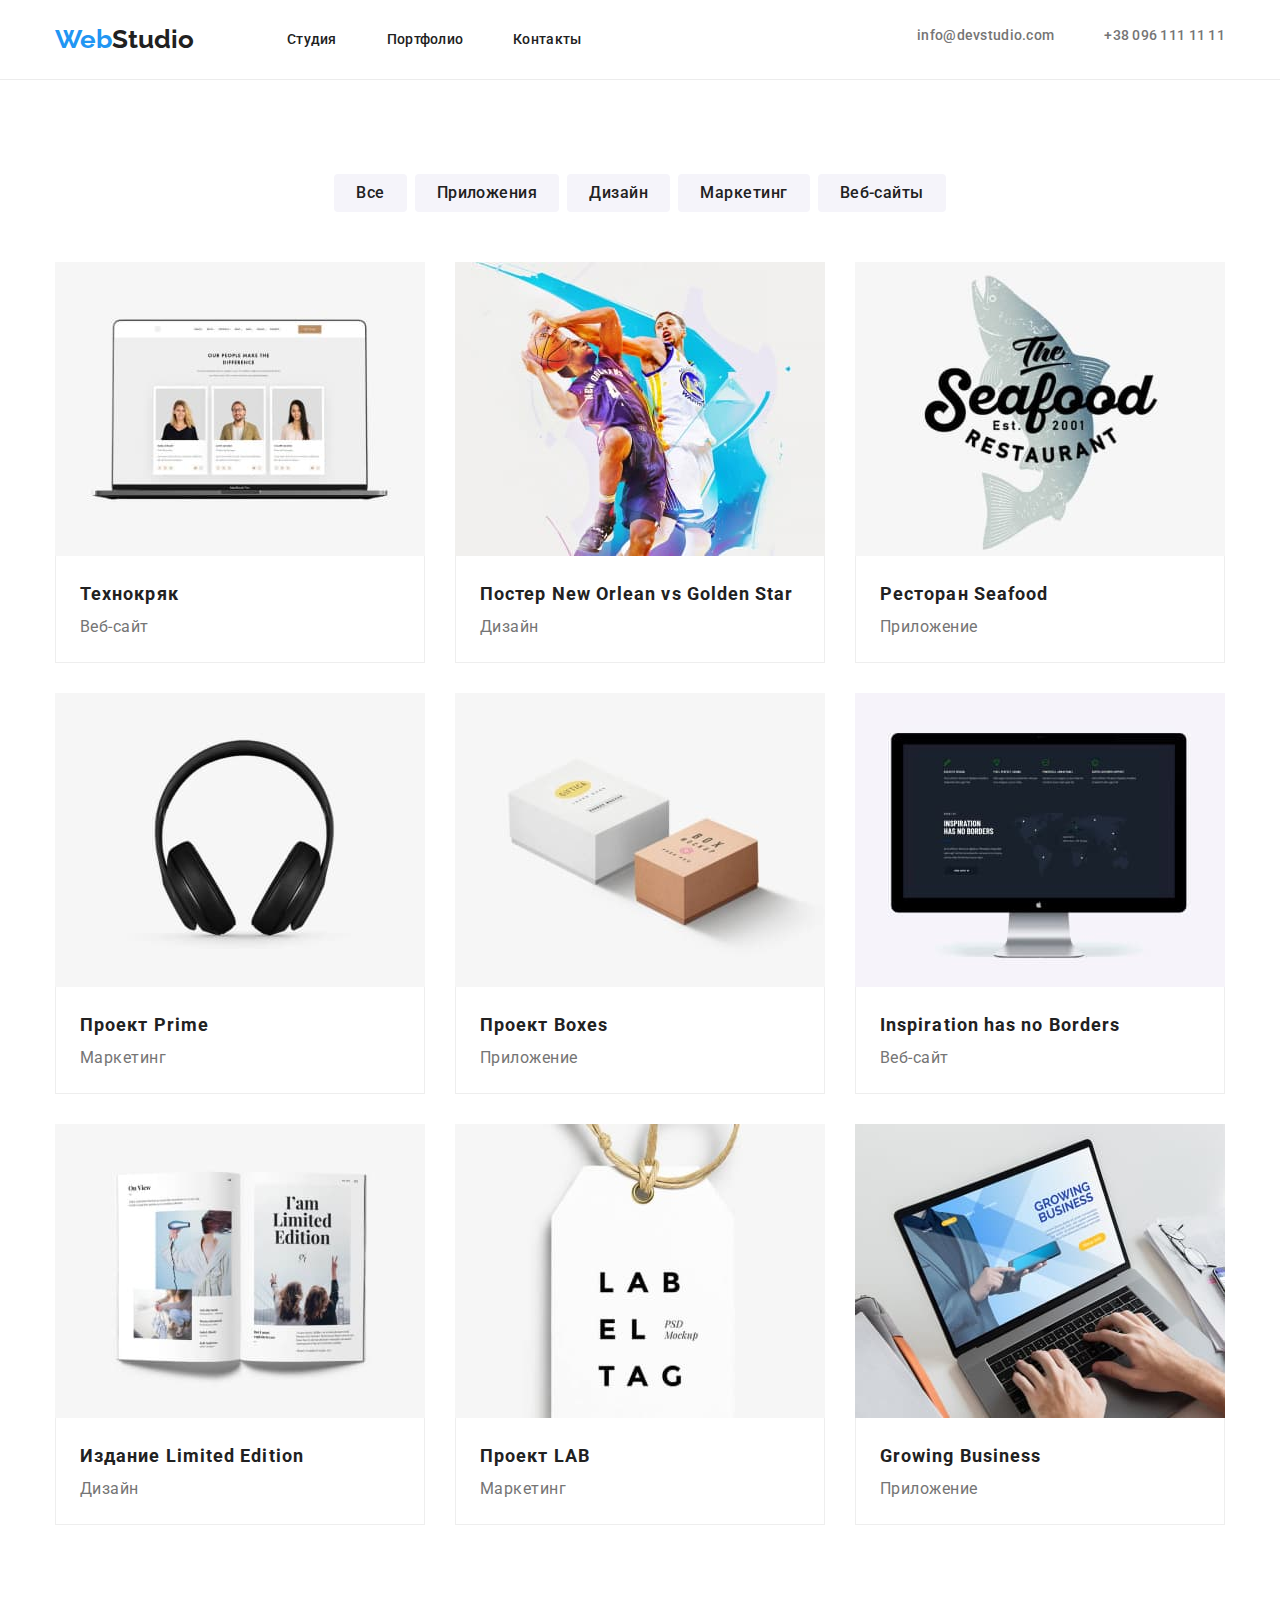
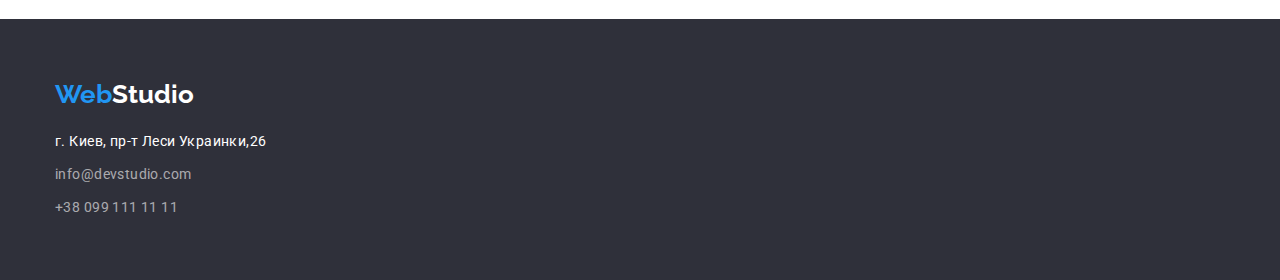
==== portfolio.html @ fde440dd "began adding icons" ====
<!DOCTYPE html>
<html lang="ru">
<head>
    <meta charset="UTF-8">
    <meta http-equiv="X-UA-Compatible" content="IE=edge">
    <meta name="viewport" content="width=device-width, initial-scale=1.0">
    <title>Document</title>
    <link rel="preconnect" href="https://fonts.googleapis.com">
    <link rel="preconnect" href="https://fonts.gstatic.com" crossorigin>
    <link href="https://fonts.googleapis.com/css2?family=Raleway:wght@700&family=Roboto:wght@400;500;700;900&display=swap" rel="stylesheet">
    <link rel="stylesheet" href="https://cdn.jsdelivr.net/npm/modern-normalize@1.1.0/modern-normalize.min.css">
    <link rel="stylesheet" href="./css/styles.css" />
</head>
<body>    
    <!-- Menu -->
    <header class="page-header">
        <div class="page-header-container container">
            <nav class="page-nav">
                <a class="logo logo-head link" href="index.html">Web<span class="logo-head-part2">Studio</span></a>
            
                <ul class="menu list">
                    <li class="menu-item">
                        <a class="menu-link link" href="index.html">Студия</a>
                    </li>
                    <li class="menu-item">
                        <a class="menu-link link" href="portfolio.html">Портфолио</a>
                    </li>
                    <li class="menu-item">
                        <a class="menu-link link" href="">Контакты</a>
                    </li>
                </ul>
            </nav>
            <!-- Contacts -->
            <ul class="contacts-head list">
                <li class="contacts-item">
                    <a class="mail-link link" href="mailto:info@devstudio.com">info@devstudio.com</a>
                </li>
                <li class="contacts-item">
                    <a class="contact-phone-number link" href="tel:+380961111111">+38 096 111 11 11</a>
                </li>
            </ul>
        </div>    
    </header>
        <main>
    <!-- Filters -->
        <section class="main-section">
            <div class="container">
            <ul class="list filters">
                <li ><button class="filter-btn" type="button">Все</button></li>
                <li ><button class="filter-btn" type="button">Приложения</button></li>
                <li ><button class="filter-btn" type="button">Дизайн</button></li>
                <li ><button class="filter-btn" type="button">Маркетинг</button></li>
                <li ><button class="filter-btn" type="button">Веб-сайты</button></li>
            </ul>
        
    <!-- Projects -->
                <ul class="list project-flex">
            <li>
                <a class="poject-link link " href="">
                <img src="./images/projects/proect1.jpg" 
                    alt="techno-kryak" 
                    width="370" 
                    height="294" />
                    <div class="project-inform">
                    <h1 class="projects-titles">Технокряк</h1>
                    <p class="projects-group">Веб-сайт</p>
                    </div>
                </a>
            </li>
            <li>
                <a class="poject-link link" href="">
                <img src="./images/projects/proect2.jpg" 
                    alt="poster-new-orlean-vs-golden-state" 
                    width="370" 
                    height="294" />
                    <div class="project-inform">
                    <h1 class="projects-titles">Постер New Orlean vs Golden Star</h1>
                    <p class="projects-group">Дизайн</p>
                    </div>
                </a>
            </li>
            <li>
                <a class="poject-link link" href="">
                <img src="./images/projects/proect3.jpg" 
                alt="restaurant-sea-food" 
                width="370" 
                height="294" />
                <div class="project-inform">
                    <h1 class="projects-titles">Ресторан Seafood</h1>
                    <p class="projects-group">Приложение</p>
                </div>
                </a>
                
            </li>
            <li>
                <a class="poject-link link" href="">
                <img src="./images/projects/proect4.jpg" 
                alt="project-prime" 
                width="370" 
                height="294" />
                <div class="project-inform">
                    <h1 class="projects-titles">Проект Prime</h1>
                    <p class="projects-group">Маркетинг</p>
                </div>
                </a>
            </li>
            <li>
                <a class="poject-link link" href="">
                <img src="./images/projects/proect5.jpg" 
                alt="project-boxes" 
                width="370" 
                height="294" />
                <div class="project-inform">
                    <h1 class="projects-titles">Проект Boxes</h1>
                    <p class="projects-group">Приложение</p>
                </div>
                </a>
            </li>
            <li>
                <a class="poject-link link" href="">
                <img src="./images/projects/proect6.jpg" 
                alt="inspiration-has-no-borders" 
                width="370" 
                height="294" />
                <div class="project-inform">
                    <h1 class="projects-titles">Inspiration has no Borders</h1>
                    <p class="projects-group">Веб-сайт</p>
                </div>
                </a>
            </li>
            <li>
                <a class="poject-link link" href="">
                <img src="./images/projects/proect7.jpg" 
                alt="publish-limited-edition" 
                width="370" 
                height="294" />
                <div class="project-inform">
                    <h1 class="projects-titles">Издание Limited Edition</h1>
                    <p class="projects-group">Дизайн</p>
                </div>
                </a>
            </li>
            <li>
                <a class="poject-link link" href="">
                <img src="./images/projects/proect8.jpg" 
                alt="project-lab" 
                width="370" 
                height="294" />
                <div class="project-inform">
                    <h1 class="projects-titles">Проект LAB</h1>
                    <p class="projects-group">Маркетинг</p>
            </div>
                </a>
            </li>
            <li>
                <a class="poject-link link" href="">
                <img src="./images/projects/proect9.jpg" 
                alt="growing-business" 
                width="370" 
                height="294" />
                <div class="project-inform">
                    <h1 class="projects-titles">Growing Business</h1>
                    <p class="projects-group">Приложение</p>
                </div>
                </a>
            </li>
            </ul>
        </div>
        </section>
    </main>
    <!-- Footer -->
    <footer class="footer">
        <div class="container">
            <a class="logo-foot link logo-block" href="index.html">Web<span class="logo-foot-part2">Studio</span></a>
    <address>
        <ul class="contacts list contacts-item-blox ">
            <li class="contacts-item">
            <a class="location link" href="https://goo.gl/maps/mKvSLheYpMvcwbhQ6" target="_blank" rel="noopener noreferrer">
            г. Киев, пр-т Леси Украинки,26
            </a>
            </li>
            <li class="contacts-item">
            <a class="mail-link-footer link" href="mailto:info@devstudio.com">info@devstudio.com</a>
        </li>
    <li class="contacts-item contacts-item-phone">
    <a class="contact-phone-number-footer link" href="tel:+380991111111">+38 099 111 11 11</a>
    </li>
            </ul>
        </div>
        </address>
    
</footer>
        </body>
</html>
---- css/styles.css ----
:root{
    --primary-font:'Roboto', sans-serif;
    --primary-text-color: #212121;
    --secondary-tex-color:#757575;
    --third-text-color:#2196F3;
}

h1,
h2,
h3,
h4,
p {
    margin-top: 0;
    margin-bottom: 0;
}

ul,
ol {
    margin-top: 0;
    margin-bottom: 0;
    padding-left: 0;
}

img {
    display: block;
}

button {
    cursor: pointer;
}



.list {
    list-style: none;
}
.link {
    text-decoration: none;
}

    body {
        font-family:var(--primary-font);
            }
.container {
    width: 1200px;
    margin-left: auto;
    margin-right: auto;
    padding-left: 15px;
    padding-right: 15px;
}
.section{
    padding-top: 94px;
    padding-bottom: 94px;
}


/* -------------------------------HEADER-------------------------- */
.page-header {
    padding-top: 24px;
    padding-bottom: 24px;
    border-bottom: 1px solid #ECECEC;
    }
.page-header-container {
    display: flex;
    align-items: center;
    justify-content: space-between;
    }

    .page-nav {
    display: flex;
    align-items: center;
    }
    
    
.logo-head{
    font-family: 'Raleway', sans-serif;
    font-weight: 700;
    font-size: 26px;
    line-height: 1.19;
    color:var(--third-text-color);
    /* width: 145px;
    height: 31px;
    left: 215px;
    top: 24px; */
}
.logo-head-part2{
    color: var(--primary-text-color);
}

.logo {
    margin-right: 93px;
    }

/* --------------------------------Menu-nav------------------------ */
.menu{
    display: flex;
    align-items: center;
    /* gap: 50px; */
}
.menu-item:not(:last-child){

    margin-right: 50px;
}

.menu-link{
    font-weight: 500;
    font-size: 14px;
    line-height: 1.14;
    letter-spacing: 0.02em;
    color:var(--primary-text-color);
    cursor: pointer;

}

.menu-link:hover,
.menu-link:focus {
        color:var(--third-text-color);
}

.contacts-head{
    display: flex;
    align-items: center;
}

.contacts-icons{
    width: 16px;
    height: 12px;
    margin-right: 10px;
    fill:currentColor;
}

.mail-link{
    /* position: absolute;
    width: 135px;
    height: 16px;
    top: 32px;
    left: 1078px; */
    margin-right: 50px;
    }
.contact-phone-number,.mail-link{
    font-weight: 500;
    font-size: 14px;
    line-height: 1.14;
    letter-spacing: 0.02em;
    color: var(--secondary-tex-color);
}
/* .contact-phone-number{
    width: 122px;
    height: 16px;
    left: 1263px;
    top: 32px;
    position: absolute;
} */
.mail-link:hover,
.mail-link:focus,
.contact-phone-number:hover,
.contact-phone-number:focus{
        color:var(--third-text-color);
    }


/* ---------------------------------------HERO------------------------------- */
.hero{
    padding-top: 200px;
    padding-bottom: 200px;
    background-image: linear-gradient(rgba(47, 48, 58, 0.4), rgba(47, 48, 58, 0.4)),
    url('../images/hero/Img.jpg');
    background-size: cover;
    background-color: #C4C4C4;
    /* background-color: #2F303A; */
}
.hero-title{
    /* width: 696px;
    height: 120px;
    left: 452px;
    top: 280px;
    position: absolute; */

    font-weight: 900;
    font-size: 44px;
    line-height: 1.36;
    text-align: center;
    letter-spacing: 0.06em;
    text-transform: uppercase;
    color: #FFFFFF;
    display: flex;
    justify-content: center;
    align-items: center;
    max-width: 696px;
    margin-left: auto;
    margin-right: auto;
    margin-bottom: 30px;
}

.service-btn{
    font-family: inherit;
    font-weight: 700;
    font-size: 16px;
    line-height: 1.88;
    display: flex;
    align-items: center;
    text-align: center;
    letter-spacing: 0.06em;
    color:var(--primary-text-color);
    background: #F5F4FA;
    box-shadow: 0px 4px 4px rgba(0, 0, 0, 0.15);
    border-radius: 4px;
    border: none;
    cursor: pointer;
    padding: 10px 32px 10px 32px;
    margin: auto;
}
    


.service-btn:hover,
.service-btn:focus{
    background-color:var(--third-text-color);
    color: #FFFFFF;
}
/* -----------------------Characteristic-------------------------------------------*/
.characteristic{
    /* width: 270px; */
    display: flex;
    align-items: center;
    gap: 30px;
    
    /* margin: auto; */
    
}

.characteristic-item-icon-back{
    display: block;
    width: 270px;
    height: 120px;
    background-color: #F5F4FA;
    border-radius: 4px;
    margin-bottom: 30px;
}
.characteristic-item-icon{
    width: 70px;
    height: 70px;
}
.characteristic-item{
    width: 270px;
}

.characteristic-title{
    font-weight: 700;
    font-size: 14px;
    line-height: 1.14;
    letter-spacing: 0.03em;
    text-transform: uppercase;
    color: var(--primary-text-color);
    margin-bottom: 10px;
}
.characteristic-subtitle{
    font-size: 14px;
    line-height: 1.71;
    letter-spacing: 0.03em;
    color: var(--secondary-tex-color);
    letter-spacing: 0.03em;
    }
/* -----------------------------Service------------------------------------------ */
.service{
    padding-bottom: 94px;
}

.service-flex{
    display: flex;
    flex-wrap: wrap;
    align-items: center;
    gap:30px;

}
.service-title{
    font-weight: 700;
    font-size: 36px;
    line-height: 1.17;
    text-align: center;
    letter-spacing: 0.03em;
    color: var(--primary-text-color);
    margin-bottom:50px ;

    }


/* ---------------------------Team------------------------------------------------ */
.social-list{
    display: flex;
    justify-content: space-between;
    width: 206px;
    margin: 0 auto;
}
.socail-list-icon{
    fill:currentColor;
}

.social-list__item-link {
    display: flex;
    justify-content: center;
    align-items: center;
    width: 44px;
    height: 44px;
    border-radius: 50%;
    background-color: #fff;
}
.team{
    background-color: #F5F4FA;
    padding-top: 94px;
    padding-bottom: 94px;
    }
.team-flex{
    display: flex;
    align-items: center;
    /* flex-wrap: wrap; */
    gap: 30px;
}

/* .team-card {
    flex-basis: calc((100% - 80px) / 4);
} */
.team-title{
    font-weight: 700;
    font-size: 36px;
    line-height: 1.17;
    text-align: center;
    letter-spacing: 0.03em;
    color: var(--primary-text-color);
    margin-bottom:50px ;
}
.team-members-name{
    font-weight: 500;
    font-size: 16px;
    line-height: 1.19;
    text-align: center;
    letter-spacing: 0.03em;
    color:var(--primary-text-color);
    margin-bottom: 10px;
}
.team-card{
    background-color: #FFFFFF;
    box-shadow: 0px 1px 3px rgba(0, 0, 0, 0.12), 0px 1px 1px rgba(0, 0, 0, 0.14), 0px 2px 1px rgba(0, 0, 0, 0.2);
    border-radius: 0px 0px 4px 4px;
}
.team-members-position{
    font-size: 16px;
    line-height: 1.19;
    letter-spacing: 0.03em;
    color: var(--secondary-tex-color);
    text-align: center;
    
}

.team-subtitle{
    padding-top: 30px;
    padding-bottom: 30px;
}
/* <<<<<<<<<<<<<<<<<<<<<<<<<<<<<<<<      PORTFOLIO     >>>>>>>>>>>>>>>>>>>>>>>>>>> */
.main-section{
    padding-top: 94px;
    padding-bottom: 94px;
}

/* -------------------------------------Filters----------------------------------- */
.filters{
    display: flex;
    align-items: center;
    gap:8px;
    justify-content: center;
    margin-bottom: 50px;
    
    
}
/* .filter-btn:not(:last-child){
    margin-right: 8px;
} */

.filter-btn{
    font-family: inherit;
    font-size: 16px;
    line-height: 1.62;
    text-align: center;
    letter-spacing: 0.03em;
    font-weight: 500;
    color: var(--primary-text-color);
    cursor: pointer;
    /* position: absolute; */
    /* width: 128px;
    height: 38px;
    left: 576px;
    top: 174px; */
    background: #F5F4FA;
    border-radius: 4px;
    border: none;
    padding: 6px 22px 6px 22px;

}

.filter-btn:hover,
.filter-btn:focus{
    background: var(--third-text-color);
    color: #FFFFFF;
}

/* -------------------------------Projects----------------------------------------- */
.project-flex{
    display: flex;
    flex-wrap: wrap;
    gap: 30px;
    
}

/* .project-flex-element{
    width: 370px;
    margin-right: 30px;
} */
/* .project-flex-element:nth-child(3n){
    margin-right: 0;
} */

.projects-titles{
    font-size: 18px;
    line-height: 2;
    font-weight: 700;
    letter-spacing: 0.06em;
    color: var(--primary-text-color);
}
.projects-group{
    font-size: 16px;
    line-height: 1.88;
    letter-spacing: 0.03em;
    color: var(--secondary-tex-color);
}
.project-link{
    border: 1px solid #EEEEEE;;
}
/* .projects-titles:hover,
.projects-titles:focus{ */
    .project-inform{

        border: 1px solid #EEEEEE;
        border-top: none;
        padding: 20px 24px 20px 24px;
    }

/* ----------------------------FOOTER--------------------------------------------- */
.footer{
    padding-top: 60px;
    padding-bottom: 60px;
}

.logo-foot{
    font-family: 'Raleway', sans-serif;
    font-weight: 700;
    font-size: 26px;
    line-height: 1.19;
    color:var(--third-text-color);
    }


.logo-foot-part2{
    color:white;
}
.footer{
    background-color: #2F303A;
}


.logo-block{
    display: block;
    padding-bottom: 20px;
}

.contacts-item{
    display: block;

}
.location{
    font-weight: 400;
    font-size: 14px;
    line-height: 1.71;
    letter-spacing: 0.03em;
    color: #FFFFFF;
    font-style: normal;
    /* padding-bottom: 9px; */

}
.location:hover,
.location:focus{
    color: var(--third-text-color);
}
.mail-link-footer, .contact-phone-number-footer{
    font-weight: 400;
    font-size: 14px;
    line-height: 1.71;
    color: rgba(255, 255, 255, 0.6);
    letter-spacing: 0.03em;
    font-style: normal;
    }

.contacts-item{
    margin-bottom: 9px
}
.contacts-item-phone{
    margin-bottom: 0px;
}

.mail-link-footer:hover,
.mail-link-footer:focus,
.contact-phone-number-footer:hover,
.contact-phone-number-footer:focus{
    color:var(--third-text-color);
}
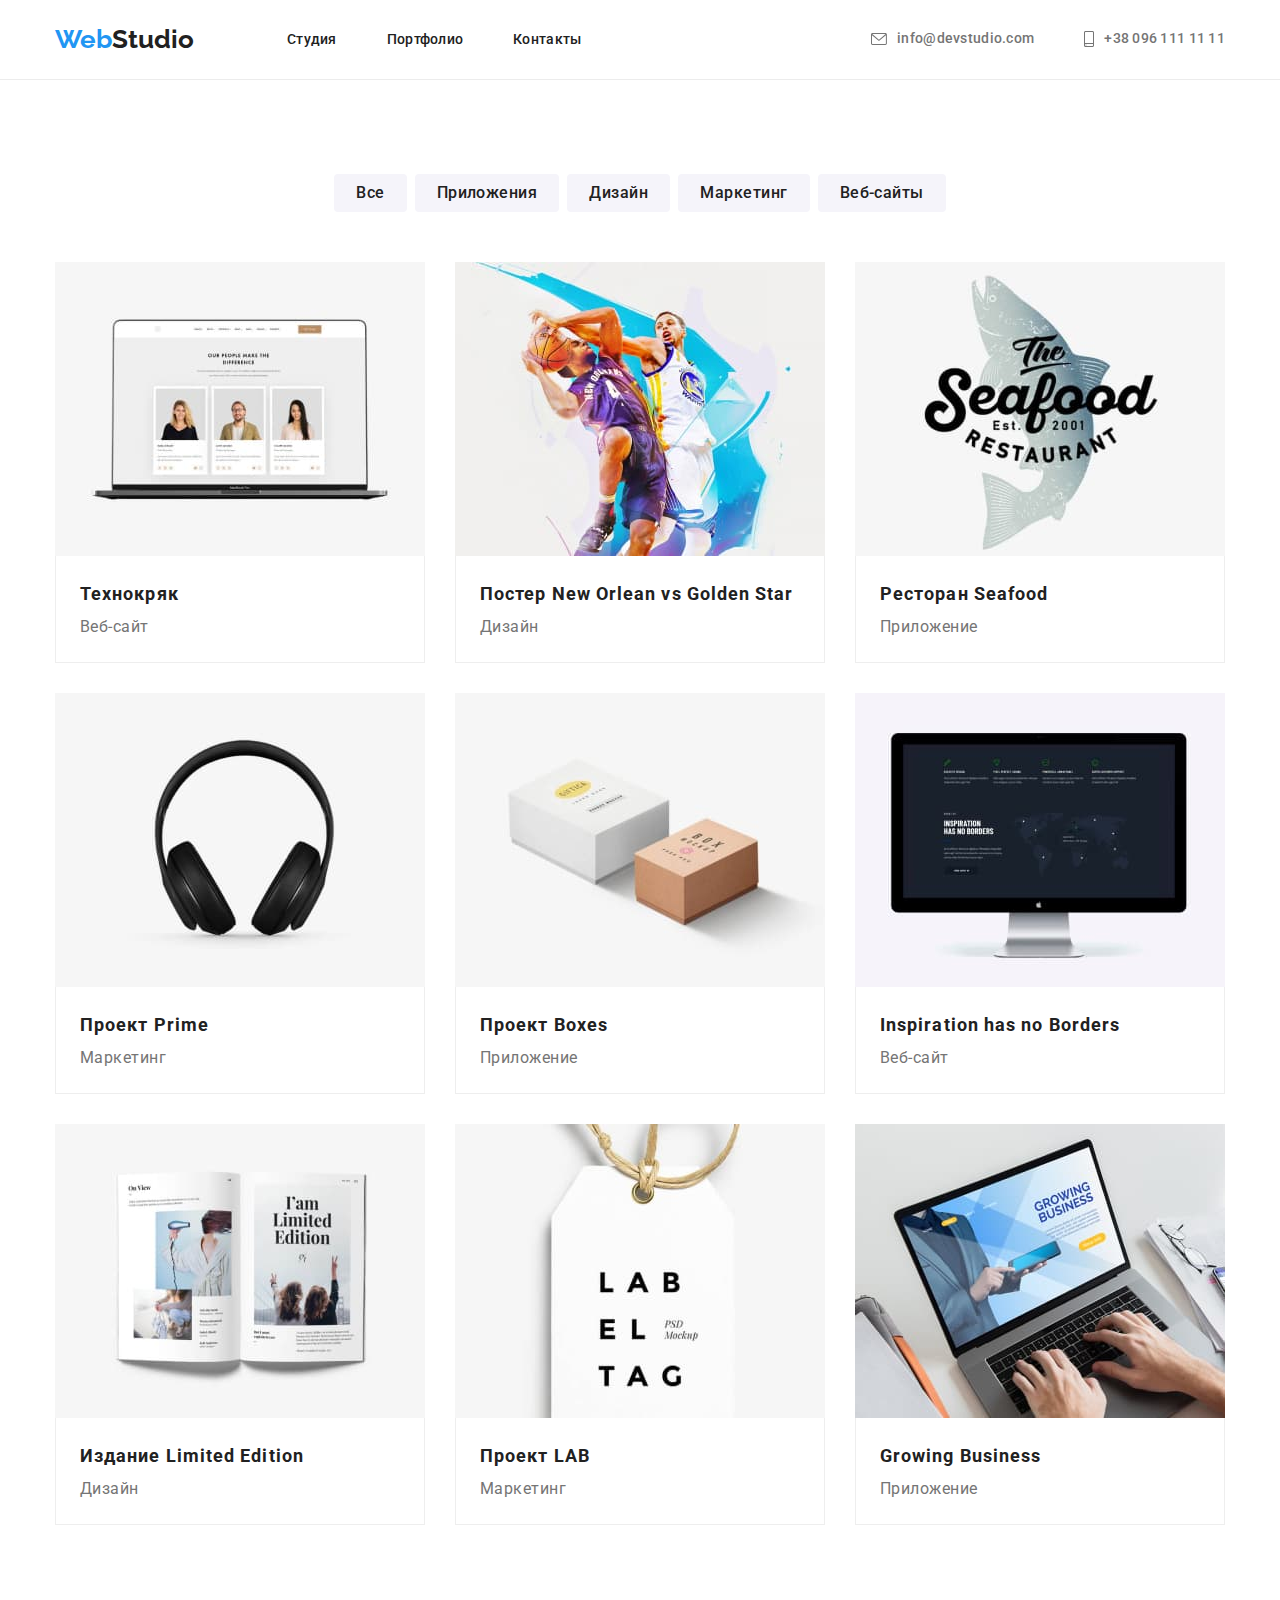
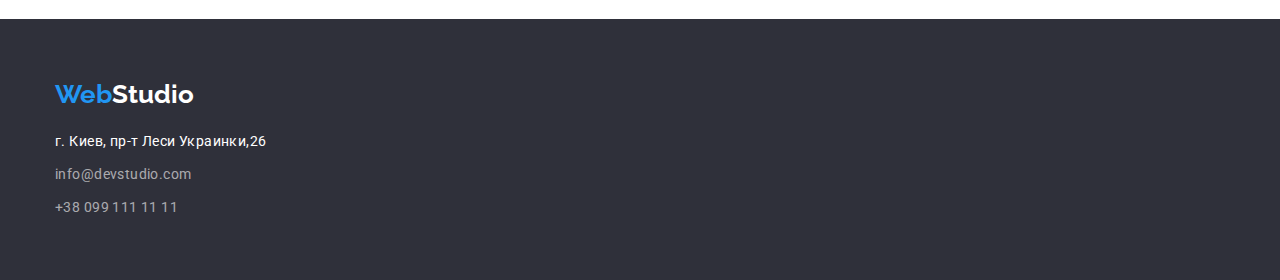
==== commit 8d80904a: "added icons,stable clients,land icons for characteristics" ====
--- a/portfolio.html
+++ b/portfolio.html
@@ -32,11 +32,17 @@
             </nav>
             <!-- Contacts -->
             <ul class="contacts-head list">
-                <li class="contacts-item">
-                    <a class="mail-link link" href="mailto:info@devstudio.com">info@devstudio.com</a>
+                <li class="contacts-item-head">
+                    <a class="mail-link link" href="mailto:info@devstudio.com">
+                        <svg class="mail-icon-head" width="16" height="12">
+                            <use href="./images/sprite.svg#icon-envelope"></use>
+                    </svg>info@devstudio.com</a>
                 </li>
-                <li class="contacts-item">
-                    <a class="contact-phone-number link" href="tel:+380961111111">+38 096 111 11 11</a>
+                <li class="contacts-item-head">
+                    <a class="contact-phone-number link" href="tel:+380961111111">
+                        <svg class="phone-icon-head" width="10" height="16">
+                            <use href="./images/sprite.svg#icon-smartphone"></use>
+                    </svg>+38 096 111 11 11</a>
                 </li>
             </ul>
         </div>    
--- a/css/styles.css
+++ b/css/styles.css
@@ -111,22 +111,16 @@
     cursor: pointer;
 
 }
+.contacts-head{
+    display: flex;
+    align-items: center;
+
+}
+
 
 .menu-link:hover,
 .menu-link:focus {
         color:var(--third-text-color);
-}
-
-.contacts-head{
-    display: flex;
-    align-items: center;
-}
-
-.contacts-icons{
-    width: 16px;
-    height: 12px;
-    margin-right: 10px;
-    fill:currentColor;
 }
 
 .mail-link{
@@ -158,6 +152,25 @@
         color:var(--third-text-color);
     }
 
+    .mail-link{
+        display: flex;
+        justify-content: center;
+    }
+    .mail-icon-head{
+        margin-right: 10px;
+        align-self: center;
+        fill:currentColor;
+    }
+.contact-phone-number{
+    display: flex;
+    justify-content: center;
+}
+.phone-icon-head{
+    margin-right: 10px;
+    margin-bottom: 0px;
+    align-self: center;
+    fill:currentColor;
+}
 
 /* ---------------------------------------HERO------------------------------- */
 .hero{
@@ -230,17 +243,16 @@
 }
 
 .characteristic-item-icon-back{
-    display: block;
+    display: flex;
+    justify-content: center;
+    align-items: center;
     width: 270px;
     height: 120px;
     background-color: #F5F4FA;
     border-radius: 4px;
     margin-bottom: 30px;
 }
-.characteristic-item-icon{
-    width: 70px;
-    height: 70px;
-}
+
 .characteristic-item{
     width: 270px;
 }
@@ -286,29 +298,39 @@
 
 
 /* ---------------------------Team------------------------------------------------ */
-.social-list{
-    display: flex;
-    justify-content: space-between;
-    width: 206px;
-    margin: 0 auto;
-}
-.socail-list-icon{
-    fill:currentColor;
-}
-
-.social-list__item-link {
+.social-list {
+    display: flex;
+    justify-content: center;
+    gap: 10px;
+}
+.social-list-link {
     display: flex;
     justify-content: center;
     align-items: center;
     width: 44px;
     height: 44px;
     border-radius: 50%;
-    background-color: #fff;
+    background-color: #ffffff;
+}
+
+.social-list-link:hover,
+.social-list-link:focus {
+    background-color: var(--third-text-color);
+}
+
+.socail-list-icon {
+    fill:var(--secondary-tex-color);
+}
+
+.social-list-link:hover .socail-list-icon,
+.social-list-link:focus .socail-list-icon {
+    fill: #ffffff;
 }
 .team{
     background-color: #F5F4FA;
     padding-top: 94px;
     padding-bottom: 94px;
+    margin-bottom: 94px;
     }
 .team-flex{
     display: flex;
@@ -349,12 +371,58 @@
     letter-spacing: 0.03em;
     color: var(--secondary-tex-color);
     text-align: center;
+    margin-bottom: 16px;
     
 }
 
 .team-subtitle{
     padding-top: 30px;
     padding-bottom: 30px;
+}
+/* <<<<<<<<<<<<<<<<<<<<<<<<<<<<<<<<<     Clients       >>>>>>>>>>>>>>>>>>>>>>>>>>>> */
+.client-list{
+    display: flex;
+    align-items: center;
+    gap: 30px;
+}
+.stable-clients{
+    padding-bottom: 97px;
+}
+.clients-title{
+    font-weight: 700;
+    font-size: 36px;
+    line-height: 1.17;
+    text-align: center;
+    letter-spacing: 0.03em;
+    color: var(--primary-text-color);
+    margin-bottom:50px ;
+}
+.client{
+    display: flex;
+    align-items: center;
+    justify-content: center;
+    width: 170px;
+    height: 92px;
+    border: 1px solid #AFB1B8;
+    border-radius: 4px;
+}
+.client-link{
+    display: flex;
+    align-items: center;
+}
+.client-logo{
+    fill:#757575;
+    
+}
+.client:hover .client-logo,
+.client:focus .client-logo{
+    fill:#2196F3;
+}
+.client:hover,
+.client:focus{
+    fill:#2196F3;
+    border: 1px solid #2196F3;
+
 }
 /* <<<<<<<<<<<<<<<<<<<<<<<<<<<<<<<<      PORTFOLIO     >>>>>>>>>>>>>>>>>>>>>>>>>>> */
 .main-section{
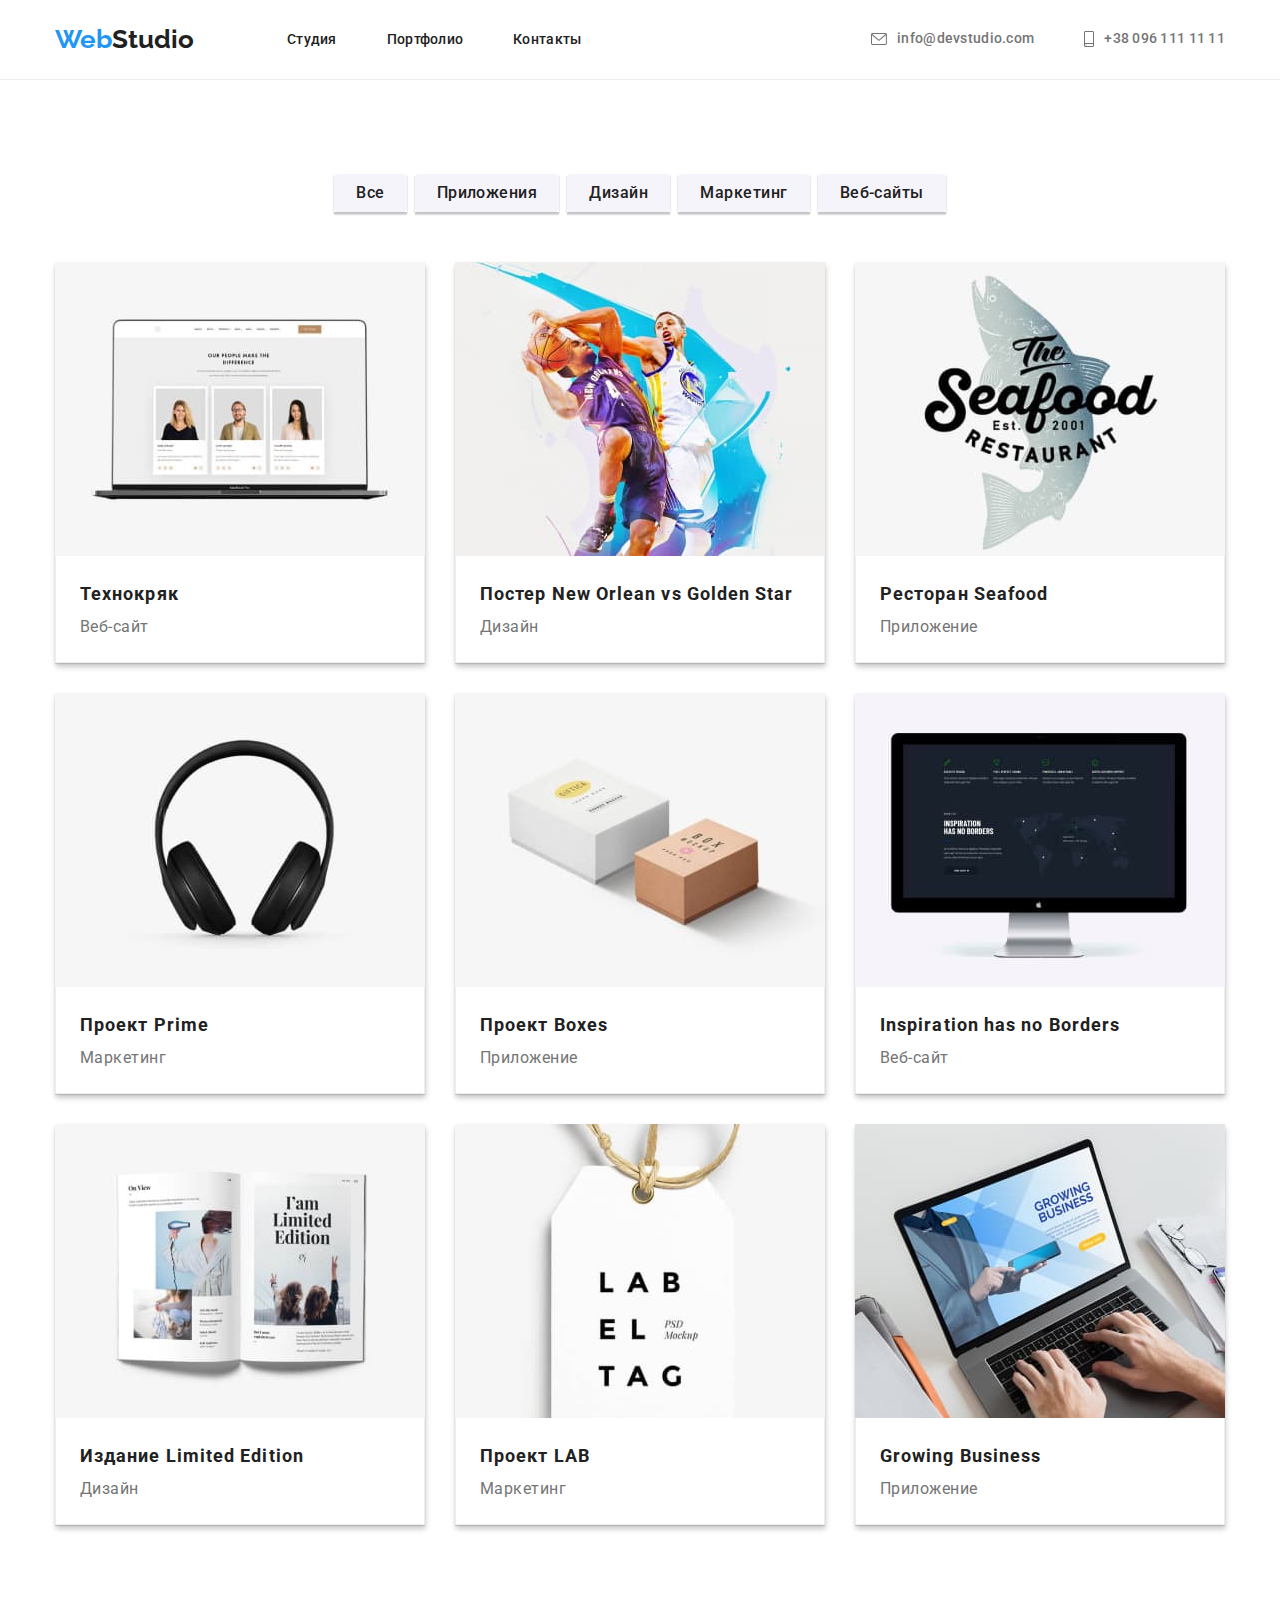
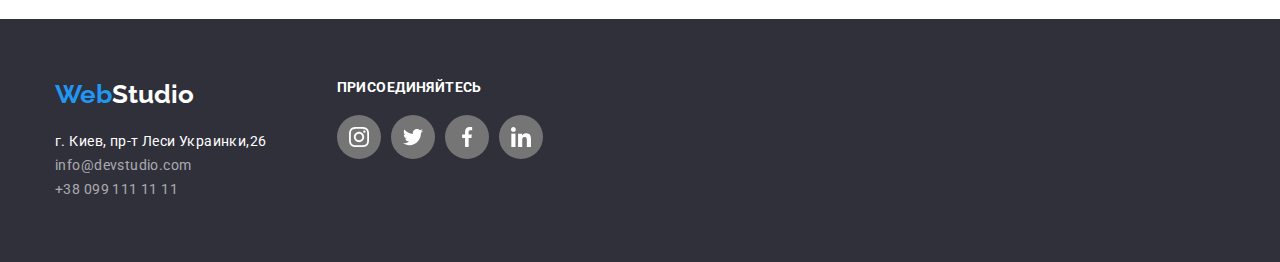
==== commit aff99db1: "few more changes" ====
--- a/portfolio.html
+++ b/portfolio.html
@@ -52,16 +52,16 @@
         <section class="main-section">
             <div class="container">
             <ul class="list filters">
-                <li ><button class="filter-btn" type="button">Все</button></li>
-                <li ><button class="filter-btn" type="button">Приложения</button></li>
-                <li ><button class="filter-btn" type="button">Дизайн</button></li>
-                <li ><button class="filter-btn" type="button">Маркетинг</button></li>
-                <li ><button class="filter-btn" type="button">Веб-сайты</button></li>
+                <li class="filter"><button class="filter-btn" type="button">Все</button></li>
+                <li class="filter"><button class="filter-btn" type="button">Приложения</button></li>
+                <li class="filter"><button class="filter-btn" type="button">Дизайн</button></li>
+                <li class="filter"><button class="filter-btn" type="button">Маркетинг</button></li>
+                <li class="filter"><button class="filter-btn" type="button">Веб-сайты</button></li>
             </ul>
         
     <!-- Projects -->
                 <ul class="list project-flex">
-            <li>
+            <li class="project-card">
                 <a class="poject-link link " href="">
                 <img src="./images/projects/proect1.jpg" 
                     alt="techno-kryak" 
@@ -73,7 +73,7 @@
                     </div>
                 </a>
             </li>
-            <li>
+            <li class="project-card">
                 <a class="poject-link link" href="">
                 <img src="./images/projects/proect2.jpg" 
                     alt="poster-new-orlean-vs-golden-state" 
@@ -85,7 +85,7 @@
                     </div>
                 </a>
             </li>
-            <li>
+            <li class="project-card">
                 <a class="poject-link link" href="">
                 <img src="./images/projects/proect3.jpg" 
                 alt="restaurant-sea-food" 
@@ -98,7 +98,7 @@
                 </a>
                 
             </li>
-            <li>
+            <li class="project-card">
                 <a class="poject-link link" href="">
                 <img src="./images/projects/proect4.jpg" 
                 alt="project-prime" 
@@ -110,7 +110,7 @@
                 </div>
                 </a>
             </li>
-            <li>
+            <li class="project-card">
                 <a class="poject-link link" href="">
                 <img src="./images/projects/proect5.jpg" 
                 alt="project-boxes" 
@@ -122,7 +122,7 @@
                 </div>
                 </a>
             </li>
-            <li>
+            <li class="project-card">
                 <a class="poject-link link" href="">
                 <img src="./images/projects/proect6.jpg" 
                 alt="inspiration-has-no-borders" 
@@ -134,7 +134,7 @@
                 </div>
                 </a>
             </li>
-            <li>
+            <li class="project-card">
                 <a class="poject-link link" href="">
                 <img src="./images/projects/proect7.jpg" 
                 alt="publish-limited-edition" 
@@ -146,7 +146,7 @@
                 </div>
                 </a>
             </li>
-            <li>
+            <li class="project-card">
                 <a class="poject-link link" href="">
                 <img src="./images/projects/proect8.jpg" 
                 alt="project-lab" 
@@ -158,7 +158,7 @@
             </div>
                 </a>
             </li>
-            <li>
+            <li class="project-card">
                 <a class="poject-link link" href="">
                 <img src="./images/projects/proect9.jpg" 
                 alt="growing-business" 
@@ -176,7 +176,8 @@
     </main>
     <!-- Footer -->
     <footer class="footer">
-        <div class="container">
+        <section class="container social-contacts-footer">
+        <div class="contacts-box">
             <a class="logo-foot link logo-block" href="index.html">Web<span class="logo-foot-part2">Studio</span></a>
     <address>
         <ul class="contacts list contacts-item-blox ">
@@ -193,6 +194,40 @@
     </li>
             </ul>
         </div>
+        <div class="social-box">
+            <h3 class="social-list-footer-title">Присоединяйтесь</h3>
+                    <ul class="social-list-footer list">
+                    <li class="social-list-item-footer">
+                    <a href=""class="social-list-link-footer">
+                        <svg class="socail-list-icon-footer" width="20" height="20">
+                        <use href="./images/sprite.svg#icon-instagram"></use>
+                        </svg>
+                    </a>
+                    </li>
+                    <li class="social-list-item-footer">
+                    <a href=""class="social-list-link-footer">
+                        <svg class="socail-list-icon-footer" width="20" height="20">
+                        <use href="./images/sprite.svg#icon-twitter"></use>
+                        </svg>
+                    </a>
+                    </li>
+                    <li class="social-list-item-footer">
+                    <a href="" class="social-list-link-footer">
+                        <svg class="socail-list-icon-footer" width="20" height="20">
+                        <use href="./images/sprite.svg#icon-facebook"></use>
+                        </svg>
+                    </a>
+                    </li>
+                    <li class="social-list-item-footer">
+                    <a href="" class="social-list-link-footer">
+                        <svg class="socail-list-icon-footer" width="20" height="20">
+                        <use href="./images/sprite.svg#icon-linkedin"></use>
+                        </svg>
+                    </a>
+                    </li>
+                </ul>
+        </div>
+    </section>
         </address>
     
 </footer>
--- a/css/styles.css
+++ b/css/styles.css
@@ -443,7 +443,9 @@
 /* .filter-btn:not(:last-child){
     margin-right: 8px;
 } */
-
+.filter{
+    box-shadow: 0px 3px 1px rgba(0, 0, 0, 0.1), 0px 1px 2px rgba(0, 0, 0, 0.08), 0px 2px 2px rgba(0, 0, 0, 0.12);
+}
 .filter-btn{
     font-family: inherit;
     font-size: 16px;
@@ -486,7 +488,9 @@
 /* .project-flex-element:nth-child(3n){
     margin-right: 0;
 } */
-
+.project-card{
+    box-shadow: 0px 1px 1px rgba(0, 0, 0, 0.12), 0px 4px 4px rgba(0, 0, 0, 0.06), 1px 4px 6px rgba(0, 0, 0, 0.16);
+}
 .projects-titles{
     font-size: 18px;
     line-height: 2;
@@ -567,7 +571,7 @@
     font-style: normal;
     }
 
-.contacts-item{
+.contacts-item-footer{
     margin-bottom: 9px
 }
 .contacts-item-phone{
@@ -579,4 +583,49 @@
 .contact-phone-number-footer:hover,
 .contact-phone-number-footer:focus{
     color:var(--third-text-color);
-}+}
+
+.social-list-footer-title{
+    font-family: 'Roboto';
+    font-weight: 700;
+    font-size: 14px;
+    line-height: 16px;
+    letter-spacing: 0.03em;
+    text-transform: uppercase;
+    font-style: normal;
+    margin-bottom: 20px;
+
+color: #FFFFFF;
+}
+.social-list-footer {
+    display: flex;
+    /* justify-content: center; */
+    gap: 10px;
+}
+.social-list-link-footer {
+    display: flex;
+    justify-content: center;
+    align-items: center;
+    width: 44px;
+    height: 44px;
+    border-radius: 50%;
+    background-color: var(--secondary-tex-color);
+}
+
+.social-list-link-footer:hover,
+.social-list-link-footer:focus {
+    background-color: var(--third-text-color);
+}
+
+.socail-list-icon-footer {
+    fill: #ffffff;
+}
+
+.social-list-link-footer:hover .socail-list-icon,
+.social-list-link-footer:focus .socail-list-icon {
+    fill: #ffffff;
+}
+.social-contacts-footer{
+    display: flex;
+    gap:70px;
+}
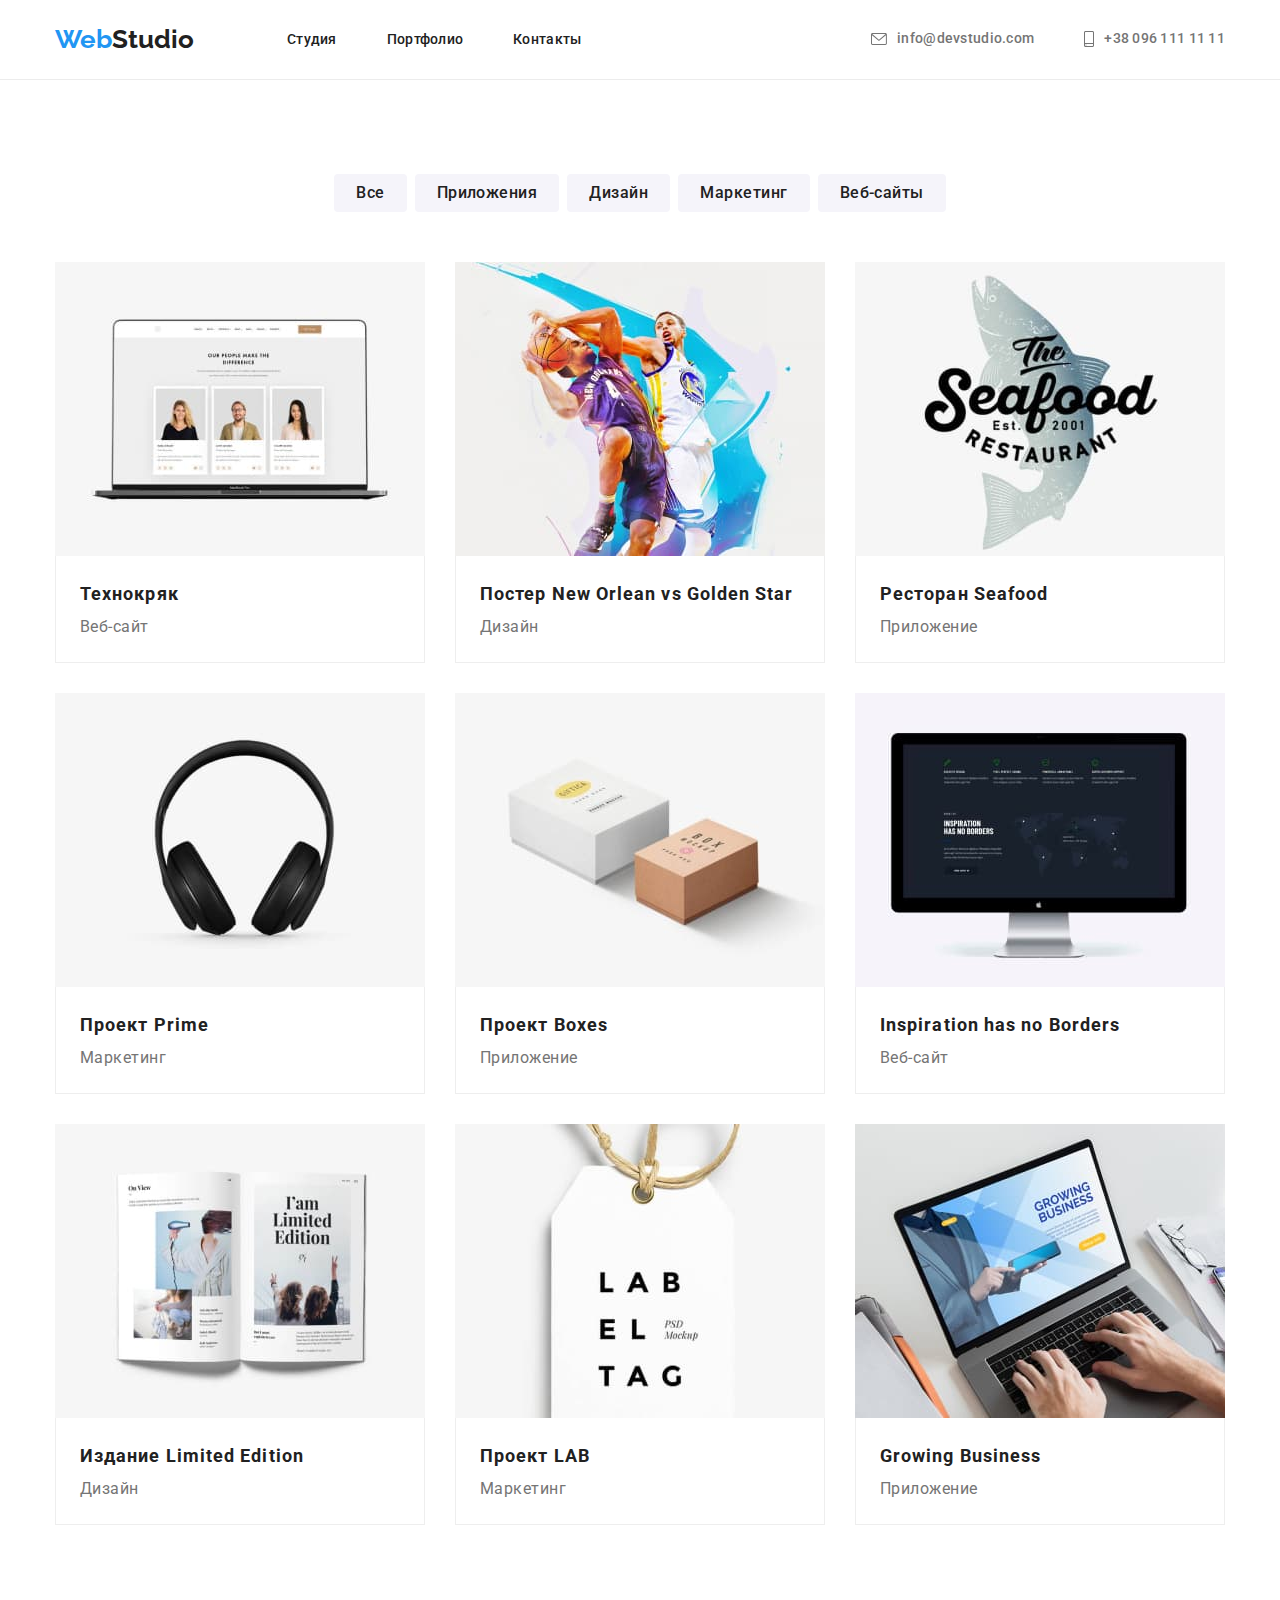
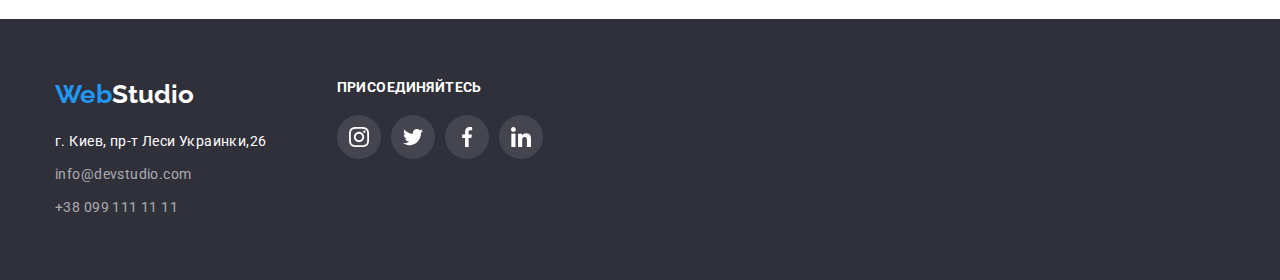
==== commit 6bd6ea9b: "checked all mistakes" ====
--- a/portfolio.html
+++ b/portfolio.html
@@ -181,15 +181,15 @@
             <a class="logo-foot link logo-block" href="index.html">Web<span class="logo-foot-part2">Studio</span></a>
     <address>
         <ul class="contacts list contacts-item-blox ">
-            <li class="contacts-item">
+            <li class="contacts-item-footer">
             <a class="location link" href="https://goo.gl/maps/mKvSLheYpMvcwbhQ6" target="_blank" rel="noopener noreferrer">
             г. Киев, пр-т Леси Украинки,26
             </a>
             </li>
-            <li class="contacts-item">
+            <li class="contacts-item-footer">
             <a class="mail-link-footer link" href="mailto:info@devstudio.com">info@devstudio.com</a>
         </li>
-    <li class="contacts-item contacts-item-phone">
+    <li class="contacts-item-foter contacts-item-phone">
     <a class="contact-phone-number-footer link" href="tel:+380991111111">+38 099 111 11 11</a>
     </li>
             </ul>
--- a/css/styles.css
+++ b/css/styles.css
@@ -180,6 +180,9 @@
     url('../images/hero/Img.jpg');
     background-size: cover;
     background-color: #C4C4C4;
+    /* max-width: 1600px; */
+    
+
     /* background-color: #2F303A; */
 }
 .hero-title{
@@ -214,10 +217,10 @@
     align-items: center;
     text-align: center;
     letter-spacing: 0.06em;
-    color:var(--primary-text-color);
-    background: #F5F4FA;
+    color:#FFFFFF;
+    background: var(--third-text-color);
+    border-radius: 4px;
     box-shadow: 0px 4px 4px rgba(0, 0, 0, 0.15);
-    border-radius: 4px;
     border: none;
     cursor: pointer;
     padding: 10px 32px 10px 32px;
@@ -228,8 +231,9 @@
 
 .service-btn:hover,
 .service-btn:focus{
-    background-color:var(--third-text-color);
-    color: #FFFFFF;
+    background-color: #188CE8;
+    /* background: linear-gradient(rgba(47, 48, 58, 0.4), rgba(47, 48, 58, 0.4));     */
+    
 }
 /* -----------------------Characteristic-------------------------------------------*/
 .characteristic{
@@ -319,7 +323,7 @@
 }
 
 .socail-list-icon {
-    fill:var(--secondary-tex-color);
+    fill:#AFB1B8;
 }
 
 .social-list-link:hover .socail-list-icon,
@@ -397,7 +401,7 @@
     color: var(--primary-text-color);
     margin-bottom:50px ;
 }
-.client{
+.client-link{
     display: flex;
     align-items: center;
     justify-content: center;
@@ -406,24 +410,36 @@
     border: 1px solid #AFB1B8;
     border-radius: 4px;
 }
-.client-link{
+.client-item{
     display: flex;
     align-items: center;
 }
 .client-logo{
-    fill:#757575;
-    
-}
-.client:hover .client-logo,
-.client:focus .client-logo{
+    fill:#AFB1B8;
+    
+        
+}
+.client-item:hover .client-logo,
+.client-item:focus .client-logo{
     fill:#2196F3;
-}
-.client:hover,
-.client:focus{
+    
+}
+.client-link:hover,
+.client-link:focus {
     fill:#2196F3;
     border: 1px solid #2196F3;
-
-}
+    border-radius: 4px;
+}
+.client-link:hover .client-logo,
+.client-link:focus .client-logo {
+    fill:#2196F3;
+}
+/* .client:hover .client-link,
+.client:focus .client-link{
+    fill:#2196F3;
+   } */
+
+
 /* <<<<<<<<<<<<<<<<<<<<<<<<<<<<<<<<      PORTFOLIO     >>>>>>>>>>>>>>>>>>>>>>>>>>> */
 .main-section{
     padding-top: 94px;
@@ -443,7 +459,8 @@
 /* .filter-btn:not(:last-child){
     margin-right: 8px;
 } */
-.filter{
+.filter:hover,
+.filters:focus{
     box-shadow: 0px 3px 1px rgba(0, 0, 0, 0.1), 0px 1px 2px rgba(0, 0, 0, 0.08), 0px 2px 2px rgba(0, 0, 0, 0.12);
 }
 .filter-btn{
@@ -488,7 +505,8 @@
 /* .project-flex-element:nth-child(3n){
     margin-right: 0;
 } */
-.project-card{
+.project-card:hover,
+.project-card:focus{
     box-shadow: 0px 1px 1px rgba(0, 0, 0, 0.12), 0px 4px 4px rgba(0, 0, 0, 0.06), 1px 4px 6px rgba(0, 0, 0, 0.16);
 }
 .projects-titles{
@@ -544,7 +562,7 @@
     padding-bottom: 20px;
 }
 
-.contacts-item{
+.contacts-item-box{
     display: block;
 
 }
@@ -555,7 +573,7 @@
     letter-spacing: 0.03em;
     color: #FFFFFF;
     font-style: normal;
-    /* padding-bottom: 9px; */
+    margin-bottom: 9px;
 
 }
 .location:hover,
@@ -609,7 +627,7 @@
     width: 44px;
     height: 44px;
     border-radius: 50%;
-    background-color: var(--secondary-tex-color);
+    background-color: rgba(255, 255, 255, 0.1);;
 }
 
 .social-list-link-footer:hover,
